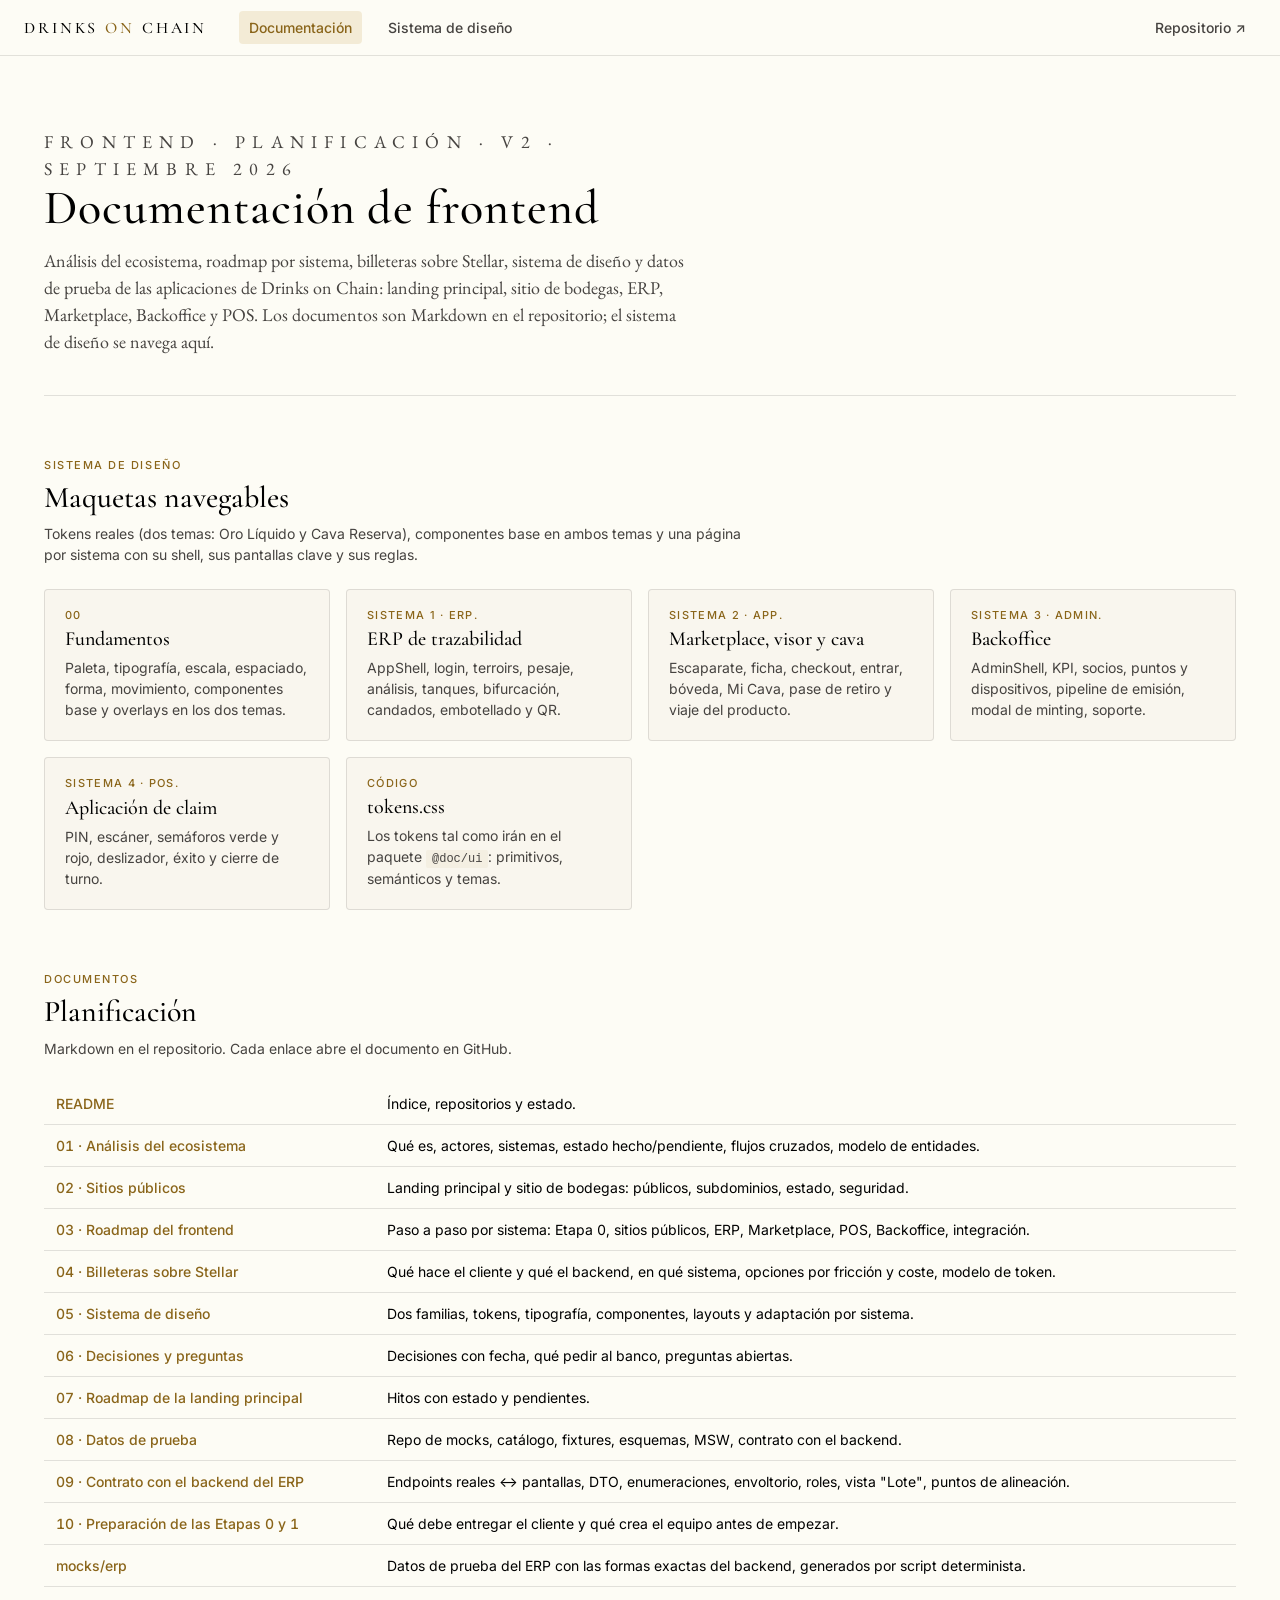
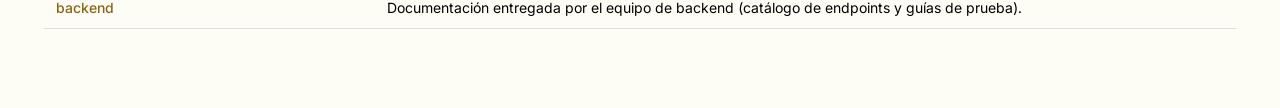
==== index.html @ b652b59e "feat(site): portada index.html y publicación en GitHub Pages Portada que enlaza las maquetas del sis" ====
<!doctype html>
<html lang="es" data-theme="oro">
<head>
<meta charset="utf-8">
<meta name="viewport" content="width=device-width, initial-scale=1">
<title>Drinks on Chain · Documentación de frontend</title>
<meta name="description" content="Planificación del frontend del ecosistema Drinks on Chain: análisis, roadmap, billeteras Stellar, sistema de diseño y datos de prueba.">
<link rel="stylesheet" href="design-system/tokens.css">
<link rel="stylesheet" href="design-system/ui.css">
<link rel="stylesheet" href="design-system/showcase.css">
<style>
  .cards { display: grid; grid-template-columns: repeat(auto-fill, minmax(260px, 1fr)); gap: var(--doc-space-4); }
  .cards a { display: grid; gap: 6px; padding: var(--doc-space-5); border: 1px solid var(--doc-border); border-radius: var(--doc-radius-md); background: var(--doc-bg-raised); color: inherit; text-decoration: none; transition: border-color var(--doc-dur-state); }
  .cards a:hover { border-color: var(--doc-accent); }
  .cards a strong { font: 500 var(--doc-text-xl)/1.2 var(--doc-font-display); }
  .cards a span { font-size: var(--doc-text-sm); color: var(--doc-fg-muted); }
  .cards a small { font: 500 var(--doc-text-2xs)/1 var(--doc-font-ui); letter-spacing: .12em; text-transform: uppercase; color: var(--doc-accent-text); }
  .docs { width: 100%; border-collapse: collapse; font-size: var(--doc-text-sm); }
  .docs td { padding: 10px 12px; border-bottom: 1px solid var(--doc-border); vertical-align: top; }
  .docs td:first-child { white-space: nowrap; font-weight: 500; }
  .docs a { color: var(--doc-accent-text); text-decoration: none; }
  .docs a:hover { text-decoration: underline; text-underline-offset: 3px; }
</style>
</head>
<body class="doc-ui">
<nav class="sc-nav">
  <span class="doc-wordmark">Drinks <em>on</em> Chain</span>
  <a href="index.html" aria-current="page">Documentación</a>
  <a href="design-system/00-fundamentos.html">Sistema de diseño</a>
  <span class="spacer"></span>
  <a href="https://github.com/BrianKGR01/drinks-on-chain-docsfront" rel="noopener">Repositorio ↗</a>
</nav>

<main class="sc-page">
  <header class="sc-hero">
    <p class="doc-eyebrow">Frontend · planificación · v2 · septiembre 2026</p>
    <h1>Documentación de frontend</h1>
    <p>Análisis del ecosistema, roadmap por sistema, billeteras sobre Stellar, sistema de diseño y datos de prueba de las aplicaciones de Drinks on Chain: landing principal, sitio de bodegas, ERP, Marketplace, Backoffice y POS. Los documentos son Markdown en el repositorio; el sistema de diseño se navega aquí.</p>
  </header>

  <section class="sc-section">
    <h2><small>Sistema de diseño</small>Maquetas navegables</h2>
    <p class="lead">Tokens reales (dos temas: Oro Líquido y Cava Reserva), componentes base en ambos temas y una página por sistema con su shell, sus pantallas clave y sus reglas.</p>
    <div class="cards">
      <a href="design-system/00-fundamentos.html"><small>00</small><strong>Fundamentos</strong><span>Paleta, tipografía, escala, espaciado, forma, movimiento, componentes base y overlays en los dos temas.</span></a>
      <a href="design-system/01-erp.html"><small>Sistema 1 · erp.</small><strong>ERP de trazabilidad</strong><span>AppShell, login, terroirs, pesaje, análisis, tanques, bifurcación, candados, embotellado y QR.</span></a>
      <a href="design-system/02-marketplace.html"><small>Sistema 2 · app.</small><strong>Marketplace, visor y cava</strong><span>Escaparate, ficha, checkout, entrar, bóveda, Mi Cava, pase de retiro y viaje del producto.</span></a>
      <a href="design-system/03-backoffice.html"><small>Sistema 3 · admin.</small><strong>Backoffice</strong><span>AdminShell, KPI, socios, puntos y dispositivos, pipeline de emisión, modal de minting, soporte.</span></a>
      <a href="design-system/04-pos.html"><small>Sistema 4 · pos.</small><strong>Aplicación de claim</strong><span>PIN, escáner, semáforos verde y rojo, deslizador, éxito y cierre de turno.</span></a>
      <a href="design-system/tokens.css"><small>Código</small><strong>tokens.css</strong><span>Los tokens tal como irán en el paquete <code class="sc-code">@doc/ui</code>: primitivos, semánticos y temas.</span></a>
    </div>
  </section>

  <section class="sc-section">
    <h2><small>Documentos</small>Planificación</h2>
    <p class="lead">Markdown en el repositorio. Cada enlace abre el documento en GitHub.</p>
    <table class="docs">
      <tbody>
        <tr><td><a href="https://github.com/BrianKGR01/drinks-on-chain-docsfront/blob/main/README.md">README</a></td><td>Índice, repositorios y estado.</td></tr>
        <tr><td><a href="https://github.com/BrianKGR01/drinks-on-chain-docsfront/blob/main/01-analisis-ecosistema.md">01 · Análisis del ecosistema</a></td><td>Qué es, actores, sistemas, estado hecho/pendiente, flujos cruzados, modelo de entidades.</td></tr>
        <tr><td><a href="https://github.com/BrianKGR01/drinks-on-chain-docsfront/blob/main/02-plan-landing-ecosistema.md">02 · Sitios públicos</a></td><td>Landing principal y sitio de bodegas: públicos, subdominios, estado, seguridad.</td></tr>
        <tr><td><a href="https://github.com/BrianKGR01/drinks-on-chain-docsfront/blob/main/03-roadmap-frontend.md">03 · Roadmap del frontend</a></td><td>Paso a paso por sistema: Etapa 0, sitios públicos, ERP, Marketplace, POS, Backoffice, integración.</td></tr>
        <tr><td><a href="https://github.com/BrianKGR01/drinks-on-chain-docsfront/blob/main/04-billeteras-stellar.md">04 · Billeteras sobre Stellar</a></td><td>Qué hace el cliente y qué el backend, en qué sistema, opciones por fricción y coste, modelo de token.</td></tr>
        <tr><td><a href="https://github.com/BrianKGR01/drinks-on-chain-docsfront/blob/main/05-sistema-de-diseno.md">05 · Sistema de diseño</a></td><td>Dos familias, tokens, tipografía, componentes, layouts y adaptación por sistema.</td></tr>
        <tr><td><a href="https://github.com/BrianKGR01/drinks-on-chain-docsfront/blob/main/06-decisiones-y-preguntas.md">06 · Decisiones y preguntas</a></td><td>Decisiones con fecha, qué pedir al banco, preguntas abiertas.</td></tr>
        <tr><td><a href="https://github.com/BrianKGR01/drinks-on-chain-docsfront/blob/main/07-roadmap-landing-principal.md">07 · Roadmap de la landing principal</a></td><td>Hitos con estado y pendientes.</td></tr>
        <tr><td><a href="https://github.com/BrianKGR01/drinks-on-chain-docsfront/blob/main/08-datos-de-prueba.md">08 · Datos de prueba</a></td><td>Repo de mocks, catálogo, fixtures, esquemas, MSW, contrato con el backend.</td></tr>
        <tr><td><a href="https://github.com/BrianKGR01/drinks-on-chain-docsfront/blob/main/09-contrato-erp-backend.md">09 · Contrato con el backend del ERP</a></td><td>Endpoints reales ↔ pantallas, DTO, enumeraciones, envoltorio, roles, vista "Lote", puntos de alineación.</td></tr>
        <tr><td><a href="https://github.com/BrianKGR01/drinks-on-chain-docsfront/blob/main/10-preparacion-etapas-0-1.md">10 · Preparación de las Etapas 0 y 1</a></td><td>Qué debe entregar el cliente y qué crea el equipo antes de empezar.</td></tr>
        <tr><td><a href="https://github.com/BrianKGR01/drinks-on-chain-docsfront/tree/main/mocks/erp">mocks/erp</a></td><td>Datos de prueba del ERP con las formas exactas del backend, generados por script determinista.</td></tr>
        <tr><td><a href="https://github.com/BrianKGR01/drinks-on-chain-docsfront/tree/main/backend">backend</a></td><td>Documentación entregada por el equipo de backend (catálogo de endpoints y guías de prueba).</td></tr>
      </tbody>
    </table>
  </section>
</main>
</body>
</html>
---- design-system/tokens.css ----
/* ==========================================================================
   Drinks on Chain · Design tokens (@doc/ui)
   Tres capas: primitivos → semánticos (por tema) → componente.
   Temas: "oro" (Oro Líquido, claro, por defecto) y "cava" (Cava Reserva, oscuro).
   Se aplican con [data-theme="oro|cava"] en <html> o en cualquier contenedor.
   ========================================================================== */

@import url("https://fonts.googleapis.com/css2?family=Cormorant+Garamond:ital,wght@0,400;0,500;0,600;1,400;1,500&family=EB+Garamond:ital,wght@0,400;0,500;1,400&family=Inter:wght@400;500;600&display=swap");

:root {
  /* ---------- Primitivos: color ---------- */
  --doc-paper-0: #fdfcf5;
  --doc-paper-1: #f9f6ee;
  --doc-paper-2: #f4efe2;
  --doc-paper-3: #ece5d3;
  --doc-ink-0: #000000;
  --doc-ink-1: #464340;
  --doc-ink-2: #625e54;
  --doc-ink-3: #a0a095;
  --doc-gold-300: #d3a642;
  --doc-gold-500: #b8891f;
  --doc-gold-700: #8a651a;
  --doc-cava-0: #15120f;
  --doc-cava-1: #1c1814;
  --doc-cava-2: #241f1a;
  --doc-cava-3: #2e2823;
  --doc-cream-0: #f3eee2;
  --doc-cream-1: #c9c1b3;
  --doc-cream-2: #9a9184;
  --doc-green-600: #3f7d4a;
  --doc-green-300: #7fc48b;
  --doc-red-600: #b3402c;
  --doc-red-300: #e0705b;
  --doc-amber-600: #b07a1a;
  --doc-amber-300: #d9a441;
  --doc-blue-600: #3b5f8a;
  --doc-blue-300: #8fb0d9;

  /* ---------- Primitivos: tipografía ---------- */
  --doc-font-display: "Cormorant Garamond", Georgia, serif;
  --doc-font-text: "EB Garamond", "Times New Roman", serif;
  --doc-font-ui: "Inter", system-ui, -apple-system, "Segoe UI", sans-serif;

  --doc-text-2xs: 0.6875rem; /* 11 */
  --doc-text-xs: 0.75rem;    /* 12 */
  --doc-text-sm: 0.875rem;   /* 14 */
  --doc-text-md: 1rem;       /* 16 */
  --doc-text-lg: 1.125rem;   /* 18 */
  --doc-text-xl: 1.25rem;    /* 20 */
  --doc-text-2xl: 1.5rem;    /* 24 */
  --doc-text-3xl: 1.875rem;  /* 30 */
  --doc-text-4xl: 2.25rem;   /* 36 */
  --doc-text-5xl: 3rem;      /* 48 */
  --doc-text-6xl: 4rem;      /* 64 */
  --doc-text-7xl: 6rem;      /* 96 */

  --doc-leading-tight: 1.2;
  --doc-leading-normal: 1.5;
  --doc-leading-none: 1;
  --doc-tracking-display: 0.25em;
  --doc-tracking-ui: 0.4em;

  /* ---------- Primitivos: espacio ---------- */
  --doc-space-1: 4px;
  --doc-space-2: 8px;
  --doc-space-3: 12px;
  --doc-space-4: 16px;
  --doc-space-5: 20px;
  --doc-space-6: 24px;
  --doc-space-8: 32px;
  --doc-space-10: 40px;
  --doc-space-12: 48px;
  --doc-space-16: 64px;
  --doc-space-20: 80px;

  /* ---------- Forma ---------- */
  --doc-radius-none: 0;
  --doc-radius-sm: 2px;
  --doc-radius-md: 4px;
  --doc-radius-lg: 8px;
  --doc-radius-full: 999px;
  --doc-border-w: 1px;

  /* ---------- Elevación ---------- */
  --doc-shadow-overlay: 0 24px 64px -24px rgba(21, 18, 15, 0.45), 0 0 0 1px rgba(0, 0, 0, 0.06);
  --doc-shadow-paper-halo: 0 0 0 1px var(--doc-accent-soft), 0 0 18px 10px color-mix(in srgb, var(--doc-bg) 80%, transparent);

  /* ---------- Movimiento ---------- */
  --doc-ease-out: cubic-bezier(0.22, 1, 0.36, 1);
  --doc-ease-in-out: cubic-bezier(0.65, 0, 0.35, 1);
  --doc-dur-micro: 120ms;
  --doc-dur-state: 200ms;
  --doc-dur-transition: 320ms;
  --doc-dur-reveal: 600ms;

  /* ---------- Capas ---------- */
  --doc-z-sticky: 10;
  --doc-z-dropdown: 20;
  --doc-z-overlay: 30;
  --doc-z-modal: 40;
  --doc-z-toast: 50;

  /* ---------- Medidas de layout ---------- */
  --doc-sidebar-w: 264px;
  --doc-sidebar-w-collapsed: 72px;
  --doc-topbar-h: 56px;
  --doc-tabs-h: 64px;
  --doc-content-max: 1280px;
  --doc-content-max-wide: 1440px;
  --doc-store-max: 1200px;
  --doc-gutter: 24px;

  /* ---------- Objetivos táctiles ---------- */
  --doc-target-touch: 44px;
  --doc-target-plant: 56px;
  --doc-target-kiosk: 72px;
}

/* ==========================================================================
   Semánticos · Oro Líquido (claro)
   ========================================================================== */
:root,
[data-theme="oro"] {
  color-scheme: light;
  --doc-bg: var(--doc-paper-0);
  --doc-bg-raised: var(--doc-paper-1);
  --doc-bg-sunken: var(--doc-paper-2);
  --doc-bg-deep: var(--doc-paper-3);
  --doc-fg: var(--doc-ink-0);
  --doc-fg-muted: var(--doc-ink-1);
  --doc-fg-subtle: var(--doc-ink-2);
  --doc-border: rgba(0, 0, 0, 0.11);
  --doc-border-strong: var(--doc-ink-3);
  --doc-rule: rgba(0, 0, 0, 0.32);
  --doc-accent: var(--doc-gold-500);
  --doc-accent-fg: var(--doc-paper-0);
  --doc-accent-text: var(--doc-gold-700);
  --doc-accent-soft: rgba(184, 137, 31, 0.14);
  --doc-success: var(--doc-green-600);
  --doc-success-soft: rgba(63, 125, 74, 0.14);
  --doc-danger: var(--doc-red-600);
  --doc-danger-soft: rgba(179, 64, 44, 0.12);
  --doc-warning: var(--doc-amber-600);
  --doc-warning-soft: rgba(176, 122, 26, 0.14);
  --doc-info: var(--doc-blue-600);
  --doc-info-soft: rgba(59, 95, 138, 0.12);
  --doc-focus: var(--doc-gold-500);
  --doc-overlay: rgba(21, 18, 15, 0.55);
  --doc-on-status: var(--doc-paper-0);
}

/* ==========================================================================
   Semánticos · Cava Reserva (oscuro)
   ========================================================================== */
[data-theme="cava"] {
  color-scheme: dark;
  --doc-bg: var(--doc-cava-0);
  --doc-bg-raised: var(--doc-cava-1);
  --doc-bg-sunken: var(--doc-cava-2);
  --doc-bg-deep: var(--doc-cava-3);
  --doc-fg: var(--doc-cream-0);
  --doc-fg-muted: var(--doc-cream-1);
  --doc-fg-subtle: var(--doc-cream-2);
  --doc-border: rgba(255, 255, 255, 0.12);
  --doc-border-strong: #5a524a;
  --doc-rule: rgba(255, 255, 255, 0.32);
  --doc-accent: var(--doc-gold-300);
  --doc-accent-fg: var(--doc-cava-0);
  --doc-accent-text: #e6bf63;
  --doc-accent-soft: rgba(211, 166, 66, 0.18);
  --doc-success: var(--doc-green-300);
  --doc-success-soft: rgba(127, 196, 139, 0.16);
  --doc-danger: var(--doc-red-300);
  --doc-danger-soft: rgba(224, 112, 91, 0.16);
  --doc-warning: var(--doc-amber-300);
  --doc-warning-soft: rgba(217, 164, 65, 0.16);
  --doc-info: var(--doc-blue-300);
  --doc-info-soft: rgba(143, 176, 217, 0.16);
  --doc-focus: var(--doc-gold-300);
  --doc-overlay: rgba(0, 0, 0, 0.65);
  --doc-on-status: var(--doc-cava-0);
}

/* Reducción de movimiento respetada en todos los componentes */
@media (prefers-reduced-motion: reduce) {
  :root {
    --doc-dur-micro: 0ms;
    --doc-dur-state: 0ms;
    --doc-dur-transition: 0ms;
    --doc-dur-reveal: 0ms;
  }
}
---- design-system/ui.css ----
/* ==========================================================================
   Drinks on Chain · Componentes de referencia (@doc/ui)
   Estilos de muestra de los componentes base, editoriales y de layout.
   Consumen únicamente tokens semánticos de tokens.css.
   ========================================================================== */

*, *::before, *::after { box-sizing: border-box; }

/* ---------- Base tipográfica ---------- */
.doc-ui { font-family: var(--doc-font-ui); font-size: var(--doc-text-md); line-height: var(--doc-leading-normal); color: var(--doc-fg); background: var(--doc-bg); font-variant-numeric: tabular-nums; }
.doc-editorial { font-family: var(--doc-font-text); font-size: var(--doc-text-lg); line-height: 1.52; color: var(--doc-fg); background: var(--doc-bg); }
.doc-display { font-family: var(--doc-font-display); font-weight: 500; line-height: var(--doc-leading-tight); }
.doc-eyebrow { font-family: var(--doc-font-display); font-size: var(--doc-text-sm); letter-spacing: var(--doc-tracking-ui); text-transform: uppercase; color: var(--doc-fg-muted); }
.doc-label { font-family: var(--doc-font-ui); font-size: var(--doc-text-2xs); letter-spacing: 0.08em; text-transform: uppercase; color: var(--doc-fg-subtle); font-weight: 500; }
.doc-num { font-variant-numeric: tabular-nums; }
.doc-muted { color: var(--doc-fg-muted); }
.doc-subtle { color: var(--doc-fg-subtle); }
.doc-gold { color: var(--doc-accent-text); }
.doc-rule { height: 1px; background: var(--doc-border); border: 0; margin: var(--doc-space-4) 0; }
.doc-rule--strong { background: var(--doc-rule); }

:where(.doc-ui, .doc-editorial) :focus-visible { outline: 2px solid var(--doc-focus); outline-offset: 2px; }

/* ---------- Wordmark ---------- */
.doc-wordmark { font-family: var(--doc-font-display); font-weight: 500; letter-spacing: 0.18em; text-transform: uppercase; color: var(--doc-fg); white-space: nowrap; }
.doc-wordmark em { font-style: normal; color: var(--doc-accent-text); }

/* ---------- Button ---------- */
.doc-btn { display: inline-flex; align-items: center; justify-content: center; gap: var(--doc-space-2); min-height: 40px; padding: 0 var(--doc-space-4); border: var(--doc-border-w) solid transparent; border-radius: var(--doc-radius-md); font: 500 var(--doc-text-sm)/1 var(--doc-font-ui); letter-spacing: 0.01em; cursor: pointer; white-space: nowrap; transition: background var(--doc-dur-state) var(--doc-ease-out), color var(--doc-dur-state), border-color var(--doc-dur-state), transform var(--doc-dur-micro); text-decoration: none; }
.doc-btn:active { transform: translateY(1px); }
.doc-btn--primary { background: var(--doc-accent); color: var(--doc-accent-fg); border-color: var(--doc-accent); }
.doc-btn--primary:hover { background: var(--doc-accent-text); border-color: var(--doc-accent-text); }
.doc-btn--secondary { background: transparent; color: var(--doc-fg); border-color: var(--doc-border-strong); }
.doc-btn--secondary:hover { background: var(--doc-bg-sunken); }
.doc-btn--tertiary { background: transparent; color: var(--doc-accent-text); padding-inline: var(--doc-space-2); }
.doc-btn--tertiary:hover { text-decoration: underline; text-underline-offset: 3px; }
.doc-btn--danger { background: var(--doc-danger); color: var(--doc-on-status); border-color: var(--doc-danger); }
.doc-btn--success { background: var(--doc-success); color: var(--doc-on-status); border-color: var(--doc-success); }
.doc-btn--sm { min-height: 32px; padding-inline: var(--doc-space-3); font-size: var(--doc-text-xs); }
.doc-btn--lg { min-height: 48px; padding-inline: var(--doc-space-6); font-size: var(--doc-text-md); }
.doc-btn--xl { min-height: var(--doc-target-plant); padding-inline: var(--doc-space-8); font-size: var(--doc-text-lg); }
.doc-btn--kiosk { min-height: var(--doc-target-kiosk); padding-inline: var(--doc-space-10); font-size: var(--doc-text-2xl); border-radius: var(--doc-radius-lg); }
.doc-btn--block { width: 100%; }
.doc-btn[disabled], .doc-btn[aria-disabled="true"] { opacity: 0.45; cursor: not-allowed; }
.doc-btn--loading::before { content: ""; width: 14px; height: 14px; border: 2px solid currentColor; border-right-color: transparent; border-radius: 50%; animation: doc-spin 0.8s linear infinite; }
@keyframes doc-spin { to { transform: rotate(360deg); } }
.doc-iconbtn { display: inline-grid; place-items: center; width: 40px; height: 40px; border-radius: var(--doc-radius-md); border: var(--doc-border-w) solid transparent; background: transparent; color: var(--doc-fg-muted); cursor: pointer; }
.doc-iconbtn:hover { background: var(--doc-bg-sunken); color: var(--doc-fg); }

/* Enlace editorial con subrayado animado (heredado de las landings) */
.doc-textlink { position: relative; display: inline-block; color: inherit; text-decoration: none; font-family: var(--doc-font-display); letter-spacing: 0.1em; }
.doc-textlink::after { content: ""; display: block; height: 1px; background: currentColor; transform: scaleX(0); transform-origin: 0 50%; transition: transform var(--doc-dur-reveal) var(--doc-ease-out); }
.doc-textlink:hover::after, .doc-textlink[aria-current="true"]::after { transform: scaleX(1); }
.doc-textlink[aria-current="true"] { color: var(--doc-accent-text); }

/* ---------- Field / Input ---------- */
.doc-field { display: grid; gap: var(--doc-space-1); }
.doc-field > label { font: 500 var(--doc-text-sm)/1.3 var(--doc-font-ui); color: var(--doc-fg); }
.doc-field > label .req { color: var(--doc-danger); margin-left: 2px; }
.doc-field .help { font-size: var(--doc-text-xs); color: var(--doc-fg-subtle); }
.doc-field .error { font-size: var(--doc-text-xs); color: var(--doc-danger); }
.doc-input, .doc-select, .doc-textarea { width: 100%; min-height: 40px; padding: 0 var(--doc-space-3); background: var(--doc-bg-raised); color: var(--doc-fg); border: var(--doc-border-w) solid var(--doc-border-strong); border-radius: var(--doc-radius-md); font: 400 var(--doc-text-md)/1.2 var(--doc-font-ui); transition: border-color var(--doc-dur-state); }
.doc-textarea { min-height: 96px; padding: var(--doc-space-3); resize: vertical; }
.doc-input:focus, .doc-select:focus, .doc-textarea:focus { border-color: var(--doc-accent); outline: 2px solid var(--doc-focus); outline-offset: 1px; }
.doc-input[aria-invalid="true"] { border-color: var(--doc-danger); }
.doc-input--lg { min-height: var(--doc-target-plant); font-size: var(--doc-text-lg); }
.doc-input--numeric { text-align: right; font-variant-numeric: tabular-nums; }
.doc-input--giant { min-height: 112px; font-size: var(--doc-text-6xl); font-weight: 500; text-align: right; padding-inline: var(--doc-space-6); letter-spacing: 0.02em; background: var(--doc-bg-sunken); }
.doc-inputgroup { display: flex; align-items: stretch; }
.doc-inputgroup .doc-input { border-radius: var(--doc-radius-md) 0 0 var(--doc-radius-md); }
.doc-inputgroup .addon { display: grid; place-items: center; padding: 0 var(--doc-space-4); background: var(--doc-bg-deep); border: var(--doc-border-w) solid var(--doc-border-strong); border-left: 0; border-radius: 0 var(--doc-radius-md) var(--doc-radius-md) 0; color: var(--doc-fg-muted); font-size: var(--doc-text-sm); font-weight: 500; }
.doc-inputgroup .doc-input--giant + .addon { font-size: var(--doc-text-2xl); }
.doc-check { display: inline-flex; align-items: center; gap: var(--doc-space-2); font-size: var(--doc-text-sm); cursor: pointer; }
.doc-check input { width: 18px; height: 18px; accent-color: var(--doc-accent); }
.doc-switch { position: relative; display: inline-block; width: 40px; height: 22px; border-radius: var(--doc-radius-full); background: var(--doc-border-strong); vertical-align: middle; }
.doc-switch::after { content: ""; position: absolute; top: 3px; left: 3px; width: 16px; height: 16px; border-radius: 50%; background: var(--doc-bg); transition: transform var(--doc-dur-state) var(--doc-ease-out); }
.doc-switch[aria-checked="true"] { background: var(--doc-accent); }
.doc-switch[aria-checked="true"]::after { transform: translateX(18px); }

/* ---------- Badge / Tag / Pill ---------- */
.doc-badge { display: inline-flex; align-items: center; gap: 6px; height: 22px; padding: 0 8px; border-radius: var(--doc-radius-sm); font: 500 var(--doc-text-xs)/1 var(--doc-font-ui); letter-spacing: 0.02em; background: var(--doc-bg-deep); color: var(--doc-fg-muted); white-space: nowrap; }
.doc-badge::before { content: ""; width: 6px; height: 6px; border-radius: 50%; background: currentColor; }
.doc-badge--success { background: var(--doc-success-soft); color: var(--doc-success); }
.doc-badge--danger { background: var(--doc-danger-soft); color: var(--doc-danger); }
.doc-badge--warning { background: var(--doc-warning-soft); color: var(--doc-warning); }
.doc-badge--info { background: var(--doc-info-soft); color: var(--doc-info); }
.doc-badge--accent { background: var(--doc-accent-soft); color: var(--doc-accent-text); }
.doc-badge--strong.doc-badge--success { background: var(--doc-success); color: var(--doc-on-status); }
.doc-badge--strong.doc-badge--danger { background: var(--doc-danger); color: var(--doc-on-status); }
.doc-badge--strong.doc-badge--accent { background: var(--doc-accent); color: var(--doc-accent-fg); }
.doc-badge--nodot::before { display: none; }
.doc-tag { display: inline-flex; align-items: center; height: 24px; padding: 0 10px; border: var(--doc-border-w) solid var(--doc-border); border-radius: var(--doc-radius-sm); font: 400 var(--doc-text-xs)/1 var(--doc-font-ui); color: var(--doc-fg-muted); }
.doc-pill { display: inline-flex; align-items: center; height: 32px; padding: 0 14px; border: var(--doc-border-w) solid var(--doc-border-strong); border-radius: var(--doc-radius-full); background: transparent; color: var(--doc-fg-muted); font: 500 var(--doc-text-sm)/1 var(--doc-font-ui); cursor: pointer; }
.doc-pill[aria-pressed="true"] { background: var(--doc-fg); color: var(--doc-bg); border-color: var(--doc-fg); }
.doc-pills { display: flex; flex-wrap: wrap; gap: var(--doc-space-2); }

/* ---------- Card / Stat / KeyValue ---------- */
.doc-card { background: var(--doc-bg-raised); border: var(--doc-border-w) solid var(--doc-border); border-radius: var(--doc-radius-md); padding: var(--doc-space-5); }
.doc-card--lg { border-radius: var(--doc-radius-lg); }
.doc-card--flat { background: transparent; }
.doc-card--selected { border-color: var(--doc-accent); box-shadow: inset 0 0 0 1px var(--doc-accent); }
.doc-card h3, .doc-card h4 { margin: 0; }
.doc-stat { display: grid; gap: var(--doc-space-1); }
.doc-stat .doc-label { margin-bottom: 2px; }
.doc-stat .value { font: 500 var(--doc-text-4xl)/1 var(--doc-font-display); color: var(--doc-fg); }
.doc-stat .delta { font-size: var(--doc-text-xs); color: var(--doc-fg-subtle); }
.doc-stat .delta.up { color: var(--doc-success); }
.doc-stat .delta.down { color: var(--doc-danger); }
.doc-kv { display: grid; grid-template-columns: max-content 1fr; gap: var(--doc-space-2) var(--doc-space-6); font-size: var(--doc-text-sm); margin: 0; }
.doc-kv dt { color: var(--doc-fg-subtle); }
.doc-kv dd { margin: 0; color: var(--doc-fg); font-weight: 500; }

/* ---------- Table ---------- */
.doc-table { width: 100%; border-collapse: collapse; font-size: var(--doc-text-sm); }
.doc-table th { text-align: left; font: 500 var(--doc-text-2xs)/1.2 var(--doc-font-ui); letter-spacing: 0.08em; text-transform: uppercase; color: var(--doc-fg-subtle); padding: 10px 12px; border-bottom: var(--doc-border-w) solid var(--doc-border-strong); background: var(--doc-bg-sunken); position: sticky; top: 0; }
.doc-table td { padding: 12px; border-bottom: var(--doc-border-w) solid var(--doc-border); vertical-align: middle; }
.doc-table tr:hover td { background: var(--doc-bg-raised); }
.doc-table tr[aria-selected="true"] td { background: var(--doc-accent-soft); }
.doc-table .num { text-align: right; font-variant-numeric: tabular-nums; }
.doc-table--compact td { padding: 7px 12px; font-size: var(--doc-text-sm); }
.doc-table--compact th { padding: 8px 12px; }
.doc-table--receipt { font-family: ui-monospace, "SF Mono", Menlo, Consolas, monospace; font-size: var(--doc-text-xl); }
.doc-table--receipt td { padding: 14px 8px; border-bottom: 1px dashed var(--doc-border-strong); }

/* ---------- Tabs / Breadcrumbs / Pagination / Stepper ---------- */
.doc-tabs { display: flex; gap: var(--doc-space-6); border-bottom: var(--doc-border-w) solid var(--doc-border); }
.doc-tabs button { padding: 12px 0; border: 0; background: none; font: 500 var(--doc-text-sm)/1 var(--doc-font-ui); color: var(--doc-fg-subtle); cursor: pointer; border-bottom: 2px solid transparent; margin-bottom: -1px; }
.doc-tabs button[aria-selected="true"] { color: var(--doc-fg); border-bottom-color: var(--doc-accent); }
.doc-crumbs { display: flex; align-items: center; gap: 8px; font-size: var(--doc-text-sm); color: var(--doc-fg-subtle); margin: 0; padding: 0; list-style: none; }
.doc-crumbs li + li::before { content: "/"; margin-right: 8px; color: var(--doc-border-strong); }
.doc-crumbs [aria-current="page"] { color: var(--doc-fg); font-weight: 500; }
.doc-pagination { display: flex; align-items: center; gap: var(--doc-space-2); font-size: var(--doc-text-sm); color: var(--doc-fg-subtle); }
.doc-pagination button { min-width: 32px; height: 32px; border: var(--doc-border-w) solid var(--doc-border); background: transparent; border-radius: var(--doc-radius-md); color: var(--doc-fg-muted); cursor: pointer; }
.doc-pagination button[aria-current="page"] { background: var(--doc-fg); color: var(--doc-bg); border-color: var(--doc-fg); }
.doc-stepper { display: flex; gap: var(--doc-space-4); list-style: none; margin: 0; padding: 0; font-size: var(--doc-text-sm); }
.doc-stepper li { display: flex; align-items: center; gap: 8px; color: var(--doc-fg-subtle); }
.doc-stepper li::before { content: attr(data-step); display: grid; place-items: center; width: 24px; height: 24px; border-radius: 50%; border: var(--doc-border-w) solid var(--doc-border-strong); font-size: var(--doc-text-xs); }
.doc-stepper li[aria-current="step"] { color: var(--doc-fg); font-weight: 500; }
.doc-stepper li[aria-current="step"]::before { background: var(--doc-accent); border-color: var(--doc-accent); color: var(--doc-accent-fg); }
.doc-stepper li.done::before { content: "✓"; background: var(--doc-fg); border-color: var(--doc-fg); color: var(--doc-bg); }

/* ---------- Alert / Toast / Empty / Skeleton / Progress ---------- */
.doc-alert { display: flex; gap: var(--doc-space-3); padding: var(--doc-space-3) var(--doc-space-4); border-radius: var(--doc-radius-md); border: var(--doc-border-w) solid var(--doc-border); background: var(--doc-bg-raised); font-size: var(--doc-text-sm); }
.doc-alert strong { display: block; font-weight: 600; }
.doc-alert--success { border-color: var(--doc-success); background: var(--doc-success-soft); }
.doc-alert--danger { border-color: var(--doc-danger); background: var(--doc-danger-soft); }
.doc-alert--warning { border-color: var(--doc-warning); background: var(--doc-warning-soft); }
.doc-alert--info { border-color: var(--doc-info); background: var(--doc-info-soft); }
.doc-toast { display: inline-flex; align-items: center; gap: var(--doc-space-3); padding: 12px 16px; border-radius: var(--doc-radius-md); background: var(--doc-fg); color: var(--doc-bg); font-size: var(--doc-text-sm); box-shadow: var(--doc-shadow-overlay); }
.doc-toast .dot { width: 8px; height: 8px; border-radius: 50%; background: var(--doc-accent); }
.doc-empty { display: grid; place-items: center; text-align: center; gap: var(--doc-space-2); padding: var(--doc-space-12) var(--doc-space-6); border: 1px dashed var(--doc-border-strong); border-radius: var(--doc-radius-md); color: var(--doc-fg-muted); }
.doc-empty h4 { margin: 0; font: 500 var(--doc-text-xl)/1.2 var(--doc-font-display); color: var(--doc-fg); }
.doc-empty p { margin: 0; font-size: var(--doc-text-sm); max-width: 36ch; }
.doc-skeleton { display: block; height: 14px; border-radius: var(--doc-radius-sm); background: linear-gradient(90deg, var(--doc-bg-sunken), var(--doc-bg-deep), var(--doc-bg-sunken)); background-size: 200% 100%; animation: doc-shimmer 1.4s infinite; }
@keyframes doc-shimmer { to { background-position: -200% 0; } }
.doc-progress { height: 6px; border-radius: var(--doc-radius-full); background: var(--doc-bg-deep); overflow: hidden; }
.doc-progress > span { display: block; height: 100%; background: var(--doc-accent); }

/* ---------- Timeline ---------- */
.doc-timeline { list-style: none; margin: 0; padding: 0; display: grid; gap: 0; }
.doc-timeline li { position: relative; padding: 0 0 var(--doc-space-4) var(--doc-space-6); font-size: var(--doc-text-sm); }
.doc-timeline li::before { content: ""; position: absolute; left: 5px; top: 8px; bottom: -4px; width: 1px; background: var(--doc-border-strong); }
.doc-timeline li:last-child::before { display: none; }
.doc-timeline li::after { content: ""; position: absolute; left: 0; top: 4px; width: 11px; height: 11px; border-radius: 50%; border: 2px solid var(--doc-border-strong); background: var(--doc-bg); }
.doc-timeline li.done::after { background: var(--doc-fg); border-color: var(--doc-fg); }
.doc-timeline li.current::after { background: var(--doc-accent); border-color: var(--doc-accent); }
.doc-timeline .when { display: block; color: var(--doc-fg-subtle); font-size: var(--doc-text-xs); }

/* ---------- Overlays (representados estáticamente) ---------- */
.doc-overlay-stage { position: relative; overflow: hidden; background: var(--doc-overlay); border-radius: var(--doc-radius-md); }
.doc-modal { background: var(--doc-bg); color: var(--doc-fg); border-radius: var(--doc-radius-lg); box-shadow: var(--doc-shadow-overlay); display: grid; grid-template-rows: auto 1fr auto; }
.doc-modal > header, .doc-slideover > header, .doc-sheet > header { display: flex; align-items: center; justify-content: space-between; padding: var(--doc-space-4) var(--doc-space-6); border-bottom: var(--doc-border-w) solid var(--doc-border); }
.doc-modal > header h3, .doc-slideover > header h3, .doc-sheet > header h3 { margin: 0; font: 500 var(--doc-text-xl)/1.2 var(--doc-font-display); }
.doc-modal > .body, .doc-slideover > .body, .doc-sheet > .body { padding: var(--doc-space-6); overflow: auto; }
.doc-modal > footer, .doc-slideover > footer, .doc-sheet > footer { display: flex; justify-content: flex-end; gap: var(--doc-space-2); padding: var(--doc-space-4) var(--doc-space-6); border-top: var(--doc-border-w) solid var(--doc-border); background: var(--doc-bg-raised); }
.doc-slideover { position: absolute; top: 0; right: 0; bottom: 0; width: min(440px, 100%); background: var(--doc-bg); color: var(--doc-fg); box-shadow: var(--doc-shadow-overlay); display: grid; grid-template-rows: auto 1fr auto; }
.doc-sheet { position: absolute; left: 0; right: 0; bottom: 0; background: var(--doc-bg); color: var(--doc-fg); border-radius: var(--doc-radius-lg) var(--doc-radius-lg) 0 0; box-shadow: var(--doc-shadow-overlay); display: grid; grid-template-rows: auto 1fr auto; }
.doc-sheet::before { content: ""; position: absolute; top: 8px; left: 50%; width: 40px; height: 4px; margin-left: -20px; border-radius: 2px; background: var(--doc-border-strong); }

/* ---------- Editorial ---------- */
.doc-smallheading { font-family: var(--doc-font-display); font-size: 0.875rem; line-height: 2.5; letter-spacing: 0.4em; text-transform: uppercase; text-align: center; color: var(--doc-fg-muted); }
.doc-headingsep { display: block; width: 1px; height: 2.5rem; margin: 1rem auto; background: var(--doc-rule); }
.doc-textheading { color: var(--doc-accent-text); font-family: var(--doc-font-display); font-weight: 500; font-size: var(--doc-text-4xl); line-height: 1.25; letter-spacing: 0.12em; text-align: center; }
.doc-prose { font-family: var(--doc-font-text); font-size: var(--doc-text-lg); line-height: 1.52; color: var(--doc-fg); max-width: 62ch; }
.doc-prose p + p { margin-top: 1.4em; }
.doc-inkphoto { position: relative; display: block; overflow: hidden; border: var(--doc-border-w) solid var(--doc-border); background: var(--doc-bg-sunken); }
.doc-inkphoto > .art { aspect-ratio: 3/4; background: repeating-linear-gradient(135deg, var(--doc-bg-deep) 0 2px, transparent 2px 9px), linear-gradient(180deg, var(--doc-bg-sunken), var(--doc-bg-deep)); mix-blend-mode: multiply; }
.doc-inkphoto > .credit { position: absolute; right: 6px; bottom: 4px; font: 400 10px/1 var(--doc-font-ui); color: var(--doc-fg-subtle); letter-spacing: 0.05em; }

/* ---------- Bottle silhouette (ilustración a trazo) ---------- */
.doc-bottle { display: block; width: 100%; height: auto; stroke: var(--doc-fg-muted); fill: none; stroke-width: 1.2; }
.doc-bottle .gold { stroke: var(--doc-accent); }

/* ---------- Layout shells ---------- */
.doc-appshell { display: grid; grid-template-columns: var(--doc-sidebar-w) 1fr; grid-template-rows: var(--doc-topbar-h) 1fr; min-height: 560px; background: var(--doc-bg); color: var(--doc-fg); font-family: var(--doc-font-ui); border: var(--doc-border-w) solid var(--doc-border); }
.doc-appshell > .sidebar { grid-row: 1 / span 2; display: flex; flex-direction: column; border-right: var(--doc-border-w) solid var(--doc-border); background: var(--doc-bg-raised); padding: var(--doc-space-5) var(--doc-space-3); gap: var(--doc-space-4); }
.doc-appshell > .sidebar .doc-wordmark { font-size: var(--doc-text-lg); padding: 0 var(--doc-space-3) var(--doc-space-3); }
.doc-appshell > .sidebar nav { display: grid; gap: 2px; }
.doc-appshell > .sidebar nav a { display: flex; align-items: center; gap: 10px; min-height: 40px; padding: 0 var(--doc-space-3); border-radius: var(--doc-radius-md); color: var(--doc-fg-muted); font-size: var(--doc-text-sm); font-weight: 500; text-decoration: none; }
.doc-appshell > .sidebar nav a:hover { background: var(--doc-bg-sunken); color: var(--doc-fg); }
.doc-appshell > .sidebar nav a[aria-current="page"] { background: var(--doc-accent-soft); color: var(--doc-accent-text); box-shadow: inset 2px 0 0 var(--doc-accent); }
.doc-appshell > .sidebar nav .group { padding: var(--doc-space-4) var(--doc-space-3) var(--doc-space-1); }
.doc-appshell > .sidebar .user { margin-top: auto; display: flex; align-items: center; gap: 10px; padding: var(--doc-space-3); border-top: var(--doc-border-w) solid var(--doc-border); font-size: var(--doc-text-sm); }
.doc-appshell > .topbar { display: flex; align-items: center; justify-content: space-between; padding: 0 var(--doc-gutter); border-bottom: var(--doc-border-w) solid var(--doc-border); background: var(--doc-bg); }
.doc-appshell > .content { padding: var(--doc-space-6) var(--doc-gutter); overflow: auto; }
.doc-appshell > .content > h1 { margin: 0 0 var(--doc-space-5); font: 500 var(--doc-text-3xl)/1.15 var(--doc-font-display); }
.doc-appshell--admin > .sidebar { background: var(--doc-cava-1); color: var(--doc-cream-0); border-right-color: rgba(255,255,255,0.08); }
.doc-appshell--admin > .sidebar .doc-wordmark { color: var(--doc-cream-0); }
.doc-appshell--admin > .sidebar nav a { color: var(--doc-cream-1); }
.doc-appshell--admin > .sidebar nav a:hover { background: var(--doc-cava-2); color: var(--doc-cream-0); }
.doc-appshell--admin > .sidebar nav a[aria-current="page"] { background: rgba(211,166,66,0.18); color: #e6bf63; box-shadow: inset 2px 0 0 var(--doc-gold-300); }
.doc-appshell--admin > .sidebar .group { color: var(--doc-cream-2); }
.doc-appshell--admin > .sidebar .user { color: var(--doc-cream-1); border-top-color: rgba(255,255,255,0.08); }
.doc-appshell--collapsed { grid-template-columns: var(--doc-sidebar-w-collapsed) 1fr; }
.doc-avatar { display: inline-grid; place-items: center; width: 32px; height: 32px; border-radius: 50%; background: var(--doc-accent-soft); color: var(--doc-accent-text); font: 600 var(--doc-text-xs)/1 var(--doc-font-ui); }
.doc-search { display: flex; align-items: center; gap: 10px; min-width: 320px; height: 36px; padding: 0 12px; border: var(--doc-border-w) solid var(--doc-border-strong); border-radius: var(--doc-radius-md); background: var(--doc-bg-raised); color: var(--doc-fg-subtle); font-size: var(--doc-text-sm); }
.doc-search kbd { margin-left: auto; font: 500 var(--doc-text-2xs)/1 var(--doc-font-ui); padding: 3px 6px; border: var(--doc-border-w) solid var(--doc-border); border-radius: var(--doc-radius-sm); }

/* Store shell inside a phone frame */
.doc-phone { width: 375px; height: 760px; border-radius: 36px; border: 10px solid #1a1714; background: var(--doc-bg); color: var(--doc-fg); overflow: hidden; position: relative; box-shadow: var(--doc-shadow-overlay); display: grid; grid-template-rows: 44px 1fr var(--doc-tabs-h); flex: none; }
.doc-phone > .status { display: flex; align-items: center; justify-content: space-between; padding: 0 20px; font: 600 var(--doc-text-sm)/1 var(--doc-font-ui); }
.doc-phone > .screen { overflow: hidden; position: relative; }
.doc-phone > .tabs { display: grid; grid-template-columns: repeat(4, 1fr); border-top: var(--doc-border-w) solid var(--doc-border); background: var(--doc-bg-raised); }
.doc-phone > .tabs a { display: grid; place-items: center; gap: 4px; font: 500 var(--doc-text-2xs)/1 var(--doc-font-ui); color: var(--doc-fg-subtle); text-decoration: none; padding-top: 8px; }
.doc-phone > .tabs a svg { width: 22px; height: 22px; stroke: currentColor; fill: none; stroke-width: 1.5; }
.doc-phone > .tabs a[aria-current="page"] { color: var(--doc-accent-text); }
.doc-phone--noTabs { grid-template-rows: 44px 1fr; }
.doc-storehead { display: flex; align-items: center; justify-content: space-between; padding: 8px 20px; }
.doc-storehead .doc-wordmark { font-size: var(--doc-text-md); }

/* Kiosk shell inside a landscape tablet frame */
.doc-tablet { width: 100%; max-width: 1024px; aspect-ratio: 1024 / 700; border-radius: 22px; border: 12px solid #1a1714; overflow: hidden; position: relative; background: var(--doc-bg); color: var(--doc-fg); box-shadow: var(--doc-shadow-overlay); display: grid; grid-template-rows: 36px 1fr; font-family: var(--doc-font-ui); }
.doc-tablet > .status { display: flex; align-items: center; justify-content: space-between; padding: 0 24px; font: 500 var(--doc-text-sm)/1 var(--doc-font-ui); color: var(--doc-fg-subtle); border-bottom: var(--doc-border-w) solid var(--doc-border); }
.doc-tablet > .screen { position: relative; overflow: hidden; display: grid; }
.doc-tablet--auto { aspect-ratio: auto; min-height: 700px; }

/* ---------- Componentes específicos compartidos ---------- */
/* PinPad */
.doc-pinpad { display: grid; grid-template-columns: repeat(3, 96px); gap: 14px; }
.doc-pinpad button { height: 96px; border-radius: var(--doc-radius-lg); border: var(--doc-border-w) solid var(--doc-border-strong); background: var(--doc-bg-raised); color: var(--doc-fg); font: 500 var(--doc-text-4xl)/1 var(--doc-font-ui); cursor: pointer; }
.doc-pinpad button:active { background: var(--doc-accent-soft); }
.doc-pindots { display: flex; gap: 18px; justify-content: center; }
.doc-pindots span { width: 18px; height: 18px; border-radius: 50%; border: 2px solid var(--doc-border-strong); }
.doc-pindots span.on { background: var(--doc-accent); border-color: var(--doc-accent); }

/* Scanner viewport */
.doc-scanner { position: relative; background: radial-gradient(ellipse at center, #3a3128 0%, #14110e 70%); display: grid; place-items: center; }
.doc-scanner .reticle { width: 46%; aspect-ratio: 1; position: relative; }
.doc-scanner .reticle::before, .doc-scanner .reticle::after, .doc-scanner .reticle i::before, .doc-scanner .reticle i::after { content: ""; position: absolute; width: 56px; height: 56px; border: 4px solid var(--doc-gold-300); }
.doc-scanner .reticle::before { top: 0; left: 0; border-right: 0; border-bottom: 0; }
.doc-scanner .reticle::after { top: 0; right: 0; border-left: 0; border-bottom: 0; }
.doc-scanner .reticle i::before { bottom: 0; left: 0; border-right: 0; border-top: 0; }
.doc-scanner .reticle i::after { bottom: 0; right: 0; border-left: 0; border-top: 0; }
.doc-scanner .hint { position: absolute; top: 24px; left: 0; right: 0; text-align: center; color: var(--doc-cream-1); font-size: var(--doc-text-xl); }
.doc-scanner .torch { position: absolute; top: 20px; right: 24px; width: 72px; height: 72px; border-radius: 50%; border: 2px solid var(--doc-cream-1); display: grid; place-items: center; color: var(--doc-cream-0); font-size: var(--doc-text-sm); }
.doc-scanner .secondary { position: absolute; left: 0; right: 0; bottom: 24px; display: flex; justify-content: center; }

/* Traffic light overlay */
.doc-traffic { position: absolute; inset: 0; display: grid; grid-template-rows: 1fr auto; padding: 32px 48px; color: var(--doc-cream-0); border: 16px solid transparent; }
.doc-traffic--green { background: #1f4a2a; border-color: var(--doc-green-300); }
.doc-traffic--red { background: #5a1f17; border-color: var(--doc-red-300); }
.doc-traffic .headline { font: 700 var(--doc-text-6xl)/1 var(--doc-font-ui); letter-spacing: -0.01em; text-transform: uppercase; }
.doc-traffic .sub { font-size: var(--doc-text-2xl); color: var(--doc-cream-1); margin-top: 12px; }
.doc-traffic .icon { font-size: var(--doc-text-7xl); line-height: 1; }

/* Swipe to confirm */
.doc-swipe { position: relative; height: var(--doc-target-kiosk); border-radius: var(--doc-radius-full); background: rgba(0,0,0,0.35); border: 2px solid var(--doc-green-300); display: grid; place-items: center; color: var(--doc-cream-0); font: 600 var(--doc-text-xl)/1 var(--doc-font-ui); letter-spacing: 0.04em; }
.doc-swipe .knob { position: absolute; left: 4px; top: 4px; bottom: 4px; width: calc(var(--doc-target-kiosk) - 12px); border-radius: 50%; background: var(--doc-green-300); color: #0e2a16; display: grid; place-items: center; font-size: var(--doc-text-2xl); }

/* Countdown lock */
.doc-lock { display: flex; align-items: center; gap: var(--doc-space-4); padding: var(--doc-space-4); border-radius: var(--doc-radius-md); background: var(--doc-warning-soft); border: var(--doc-border-w) solid var(--doc-warning); }
.doc-lock .days { font: 500 var(--doc-text-5xl)/1 var(--doc-font-display); color: var(--doc-warning); }
.doc-lock .meta { font-size: var(--doc-text-sm); color: var(--doc-fg-muted); }
.doc-lock .meta strong { display: block; color: var(--doc-fg); font-weight: 600; }

/* Tank grid */
.doc-tanks { display: grid; grid-template-columns: repeat(auto-fill, minmax(150px, 1fr)); gap: var(--doc-space-3); }
.doc-tank { padding: var(--doc-space-3); border: var(--doc-border-w) solid var(--doc-border); border-radius: var(--doc-radius-md); background: var(--doc-bg-raised); display: grid; gap: 6px; }
.doc-tank .id { font: 500 var(--doc-text-xs)/1 var(--doc-font-ui); color: var(--doc-fg-subtle); }
.doc-tank .gauge { height: 64px; border: var(--doc-border-w) solid var(--doc-border-strong); border-radius: var(--doc-radius-sm); position: relative; overflow: hidden; background: var(--doc-bg); }
.doc-tank .gauge > span { position: absolute; left: 0; right: 0; bottom: 0; background: var(--doc-accent-soft); }
.doc-tank .gauge.ferment > span { background: repeating-linear-gradient(45deg, var(--doc-accent-soft) 0 6px, transparent 6px 12px), var(--doc-accent-soft); }
.doc-tank .temp { font: 500 var(--doc-text-lg)/1 var(--doc-font-ui); }

/* Bottle card (Marketplace) */
.doc-bottlecard { display: grid; gap: 8px; text-decoration: none; color: inherit; }
.doc-bottlecard .art { aspect-ratio: 3/4; border: var(--doc-border-w) solid var(--doc-border); border-radius: var(--doc-radius-lg); background: var(--doc-bg-sunken); display: grid; place-items: center; padding: 18px; }
.doc-bottlecard .kind { font: 500 var(--doc-text-2xs)/1 var(--doc-font-ui); letter-spacing: 0.12em; text-transform: uppercase; color: var(--doc-fg-subtle); }
.doc-bottlecard .name { font: 500 var(--doc-text-lg)/1.2 var(--doc-font-display); }
.doc-bottlecard .meta { font: 400 var(--doc-text-xs)/1.3 var(--doc-font-text); color: var(--doc-fg-muted); }
.doc-price { font: 500 var(--doc-text-lg)/1 var(--doc-font-display); color: var(--doc-accent-text); }
.doc-price small { font: 400 var(--doc-text-xs)/1 var(--doc-font-ui); color: var(--doc-fg-subtle); margin-left: 4px; }
.doc-buybar { position: absolute; left: 0; right: 0; bottom: 0; display: flex; align-items: center; justify-content: space-between; gap: 12px; padding: 12px 20px; background: color-mix(in srgb, var(--doc-bg) 92%, transparent); border-top: var(--doc-border-w) solid var(--doc-border); backdrop-filter: blur(8px); }

/* Claim ticket */
.doc-ticket { margin: 0 auto; background: var(--doc-bg-raised); border: var(--doc-border-w) solid var(--doc-border); border-radius: var(--doc-radius-lg); overflow: hidden; }
.doc-ticket .top { padding: 16px 20px; display: grid; gap: 4px; }
.doc-ticket .qr { display: grid; place-items: center; padding: 20px; border-top: 1px dashed var(--doc-border-strong); border-bottom: 1px dashed var(--doc-border-strong); position: relative; background: var(--doc-bg); }
.doc-ticket .qr::before, .doc-ticket .qr::after { content: ""; position: absolute; top: -10px; width: 20px; height: 20px; border-radius: 50%; background: var(--doc-bg); }
.doc-ticket .qr::before { left: -10px; } .doc-ticket .qr::after { right: -10px; }
.doc-ticket .bottom { padding: 14px 20px; display: flex; justify-content: space-between; font-size: var(--doc-text-xs); color: var(--doc-fg-muted); }
.doc-qr { width: 168px; height: 168px; background:
  linear-gradient(90deg, var(--doc-fg) 2px, transparent 2px) 0 0 / 12px 12px,
  linear-gradient(var(--doc-fg) 2px, transparent 2px) 0 0 / 12px 12px,
  repeating-conic-gradient(var(--doc-fg) 0 25%, transparent 0 50%) 0 0 / 24px 24px; border: 8px solid var(--doc-bg); outline: var(--doc-border-w) solid var(--doc-border); }
.doc-qr--sm { width: 120px; height: 120px; }

/* Kanban */
.doc-kanban { display: grid; grid-template-columns: repeat(5, 1fr); gap: var(--doc-space-3); }
.doc-kanban .col { background: var(--doc-bg-sunken); border-radius: var(--doc-radius-md); padding: var(--doc-space-2); display: grid; gap: var(--doc-space-2); align-content: start; }
.doc-kanban .col > h4 { margin: 0; padding: 6px 8px; display: flex; justify-content: space-between; font: 500 var(--doc-text-2xs)/1 var(--doc-font-ui); letter-spacing: 0.08em; text-transform: uppercase; color: var(--doc-fg-subtle); }
.doc-kanban .item { background: var(--doc-bg-raised); border: var(--doc-border-w) solid var(--doc-border); border-radius: var(--doc-radius-md); padding: 10px; display: grid; gap: 4px; font-size: var(--doc-text-sm); }
.doc-kanban .item strong { font-weight: 600; }
.doc-kanban .item small { color: var(--doc-fg-subtle); font-size: var(--doc-text-xs); }

/* Tx status */
.doc-tx { display: inline-flex; align-items: center; gap: 8px; font-size: var(--doc-text-sm); }
.doc-tx code { font: 500 var(--doc-text-xs)/1 ui-monospace, Menlo, Consolas, monospace; color: var(--doc-fg-muted); }
---- design-system/showcase.css ----
/* Chrome de las páginas de muestra (no forma parte de @doc/ui) */
html { background: var(--doc-bg); color: var(--doc-fg); }
body { margin: 0; font-family: var(--doc-font-ui); font-size: var(--doc-text-md); line-height: 1.5; -webkit-font-smoothing: antialiased; }
.sc-nav { position: sticky; top: 0; z-index: 60; display: flex; align-items: center; gap: var(--doc-space-4); padding: 0 var(--doc-space-6); height: 56px; background: color-mix(in srgb, var(--doc-bg) 92%, transparent); backdrop-filter: blur(10px); border-bottom: 1px solid var(--doc-border); }
.sc-nav .doc-wordmark { font-size: var(--doc-text-md); margin-right: var(--doc-space-4); }
.sc-nav a { color: var(--doc-fg-muted); text-decoration: none; font-size: var(--doc-text-sm); font-weight: 500; padding: 6px 10px; border-radius: var(--doc-radius-md); }
.sc-nav a:hover { background: var(--doc-bg-sunken); color: var(--doc-fg); }
.sc-nav a[aria-current="page"] { color: var(--doc-accent-text); background: var(--doc-accent-soft); }
.sc-nav .spacer { flex: 1; }
.sc-page { max-width: 1240px; margin: 0 auto; padding: var(--doc-space-10) var(--doc-space-6) var(--doc-space-20); }
.sc-hero { padding: var(--doc-space-8) 0 var(--doc-space-10); border-bottom: 1px solid var(--doc-border); margin-bottom: var(--doc-space-10); }
.sc-hero h1 { margin: 0 0 var(--doc-space-3); font: 500 var(--doc-text-5xl)/1.1 var(--doc-font-display); letter-spacing: 0.02em; }
.sc-hero p { margin: 0; max-width: 72ch; font: 400 var(--doc-text-lg)/1.5 var(--doc-font-text); color: var(--doc-fg-muted); }
.sc-section { margin: var(--doc-space-16) 0 0; }
.sc-section > h2 { margin: 0 0 var(--doc-space-2); font: 500 var(--doc-text-3xl)/1.15 var(--doc-font-display); }
.sc-section > h2 small { display: block; font: 500 var(--doc-text-2xs)/1 var(--doc-font-ui); letter-spacing: 0.14em; text-transform: uppercase; color: var(--doc-accent-text); margin-bottom: 10px; }
.sc-section > .lead { margin: 0 0 var(--doc-space-6); max-width: 78ch; color: var(--doc-fg-muted); font-size: var(--doc-text-sm); }
.sc-grid { display: grid; gap: var(--doc-space-4); }
.sc-grid--2 { grid-template-columns: repeat(2, 1fr); }
.sc-grid--3 { grid-template-columns: repeat(3, 1fr); }
.sc-grid--4 { grid-template-columns: repeat(4, 1fr); }
.sc-grid--6 { grid-template-columns: repeat(6, 1fr); }
@media (max-width: 900px) { .sc-grid--3, .sc-grid--4, .sc-grid--6 { grid-template-columns: repeat(2, 1fr); } .sc-grid--2 { grid-template-columns: 1fr; } }
.sc-demo { position: relative; border: 1px solid var(--doc-border); border-radius: var(--doc-radius-md); padding: var(--doc-space-6); background: var(--doc-bg); }
.sc-demo--sunken { background: var(--doc-bg-sunken); }
.sc-demo > .sc-cap, .sc-cap { display: block; font: 500 var(--doc-text-2xs)/1 var(--doc-font-ui); letter-spacing: 0.12em; text-transform: uppercase; color: var(--doc-fg-subtle); margin-bottom: var(--doc-space-4); }
.sc-row { display: flex; flex-wrap: wrap; align-items: center; gap: var(--doc-space-3); }
.sc-stack { display: grid; gap: var(--doc-space-3); }
.sc-spec { width: 100%; border-collapse: collapse; font-size: var(--doc-text-sm); }
.sc-spec th, .sc-spec td { text-align: left; padding: 10px 12px; border-bottom: 1px solid var(--doc-border); vertical-align: top; }
.sc-spec th { font: 500 var(--doc-text-2xs)/1.2 var(--doc-font-ui); letter-spacing: 0.08em; text-transform: uppercase; color: var(--doc-fg-subtle); }
.sc-spec code, .sc-code { font: 500 var(--doc-text-xs)/1.4 ui-monospace, "SF Mono", Menlo, Consolas, monospace; background: var(--doc-bg-sunken); padding: 2px 6px; border-radius: var(--doc-radius-sm); color: var(--doc-fg-muted); }
.sc-swatch { border: 1px solid var(--doc-border); border-radius: var(--doc-radius-md); overflow: hidden; }
.sc-swatch .chip { height: 64px; }
.sc-swatch .meta { padding: 8px 10px; font-size: var(--doc-text-xs); display: grid; gap: 2px; }
.sc-swatch .meta strong { font-weight: 600; font-size: var(--doc-text-sm); }
.sc-swatch .meta code { font: 500 11px/1.2 ui-monospace, Menlo, Consolas, monospace; color: var(--doc-fg-subtle); }
.sc-note { padding: var(--doc-space-4) var(--doc-space-5); border-left: 2px solid var(--doc-accent); background: var(--doc-accent-soft); font-size: var(--doc-text-sm); color: var(--doc-fg); border-radius: 0 var(--doc-radius-md) var(--doc-radius-md) 0; }
.sc-note strong { font-weight: 600; }
.sc-themes { display: grid; grid-template-columns: 1fr 1fr; gap: var(--doc-space-4); }
.sc-themes > div { padding: var(--doc-space-6); border-radius: var(--doc-radius-md); border: 1px solid var(--doc-border); background: var(--doc-bg); color: var(--doc-fg); }
@media (max-width: 900px) { .sc-themes { grid-template-columns: 1fr; } }
.sc-type-row { display: grid; grid-template-columns: 120px 1fr 160px; align-items: baseline; gap: var(--doc-space-4); padding: 10px 0; border-bottom: 1px solid var(--doc-border); }
.sc-type-row .sc-code { justify-self: start; }
.sc-type-row .val { color: var(--doc-fg-subtle); font-size: var(--doc-text-xs); text-align: right; }
.sc-space { display: flex; align-items: flex-end; gap: var(--doc-space-3); }
.sc-space > div { display: grid; gap: 6px; justify-items: center; font-size: var(--doc-text-2xs); color: var(--doc-fg-subtle); }
.sc-space > div > span { display: block; background: var(--doc-accent-soft); border: 1px solid var(--doc-accent); }
.sc-frames { display: flex; gap: var(--doc-space-6); flex-wrap: wrap; justify-content: center; align-items: flex-start; }
.sc-fig { display: grid; gap: var(--doc-space-2); justify-items: center; }
.sc-fig figcaption { font-size: var(--doc-text-xs); color: var(--doc-fg-subtle); text-align: center; max-width: 34ch; }
.sc-dos { display: grid; grid-template-columns: 1fr 1fr; gap: var(--doc-space-4); }
.sc-dos > div { padding: var(--doc-space-4) var(--doc-space-5); border-radius: var(--doc-radius-md); border: 1px solid var(--doc-border); font-size: var(--doc-text-sm); }
.sc-dos h4 { margin: 0 0 8px; font: 600 var(--doc-text-xs)/1 var(--doc-font-ui); letter-spacing: 0.1em; text-transform: uppercase; }
.sc-dos .do h4 { color: var(--doc-success); } .sc-dos .dont h4 { color: var(--doc-danger); }
.sc-dos ul { margin: 0; padding-left: 18px; display: grid; gap: 6px; }
.sc-toggle { display: inline-flex; align-items: center; gap: 8px; height: 32px; padding: 0 12px; border: 1px solid var(--doc-border-strong); border-radius: var(--doc-radius-full); background: transparent; color: var(--doc-fg-muted); font: 500 var(--doc-text-xs)/1 var(--doc-font-ui); cursor: pointer; }
.sc-toggle:hover { background: var(--doc-bg-sunken); }
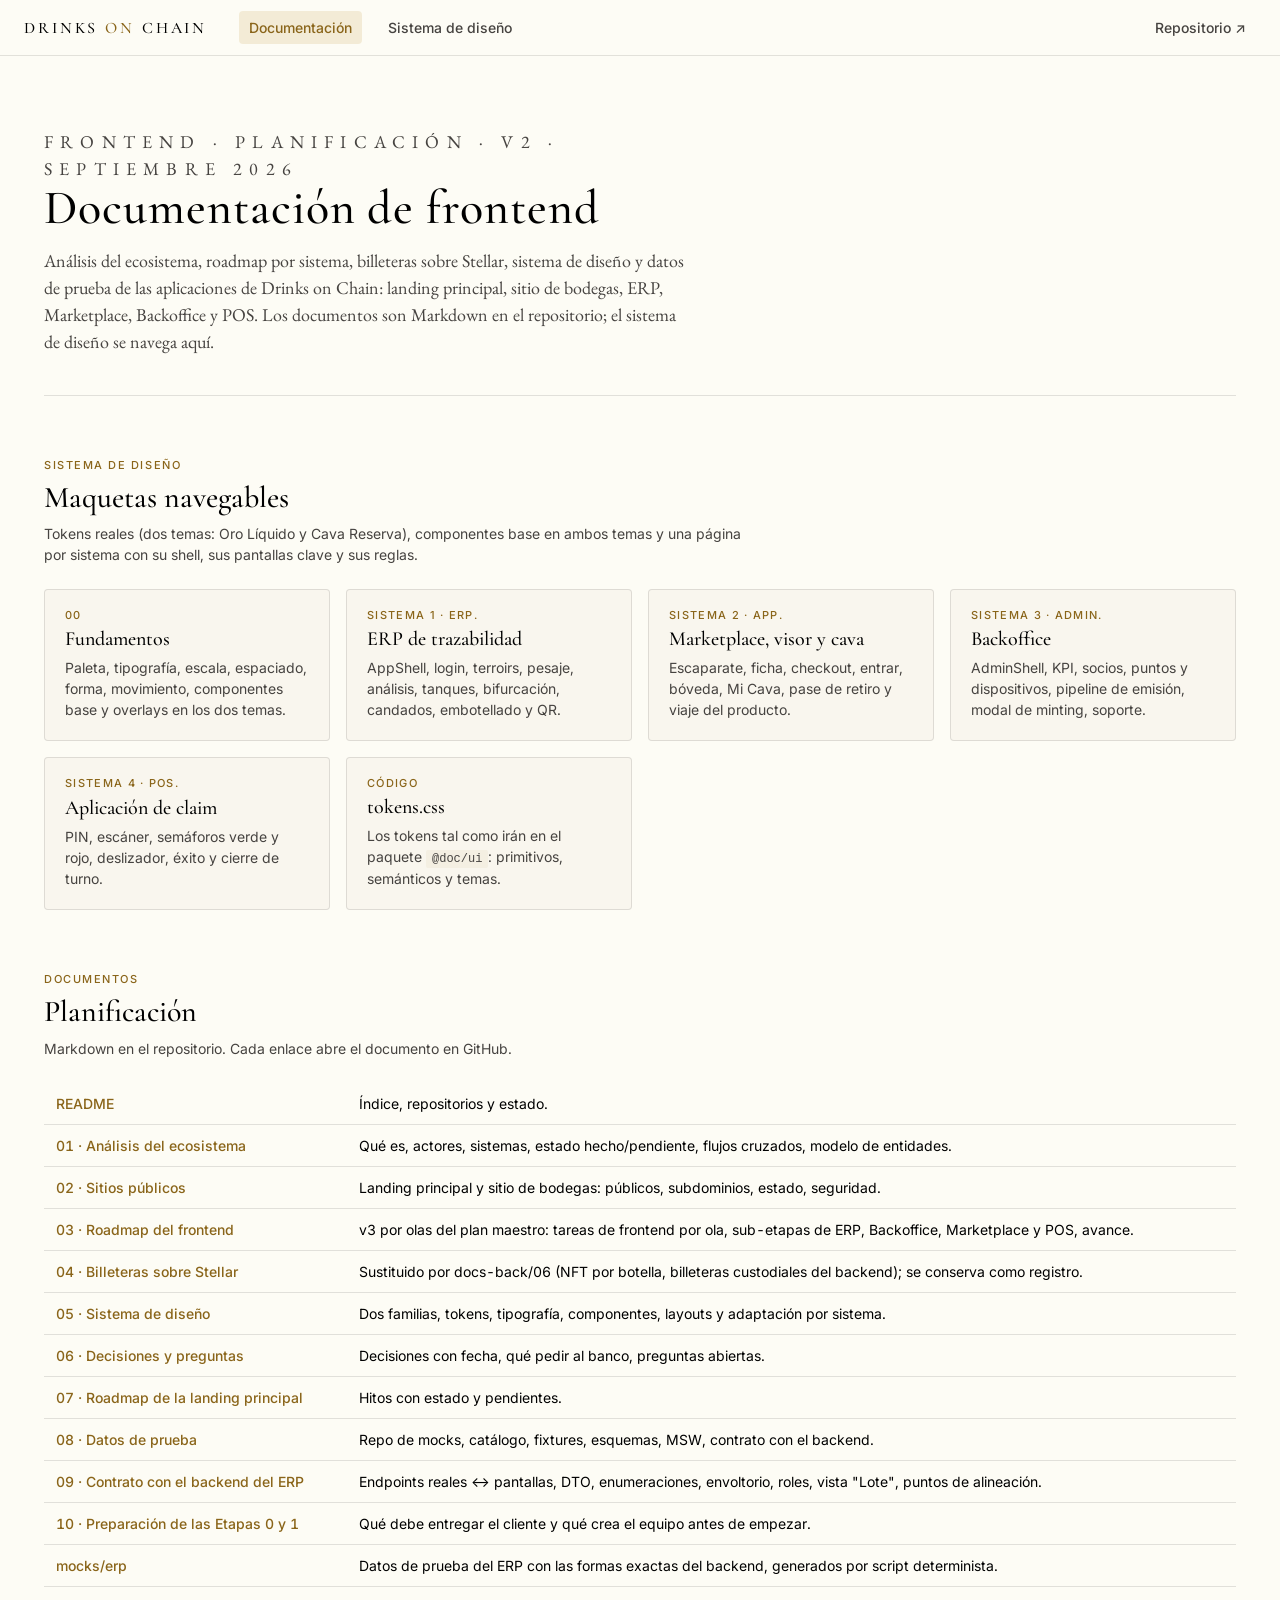
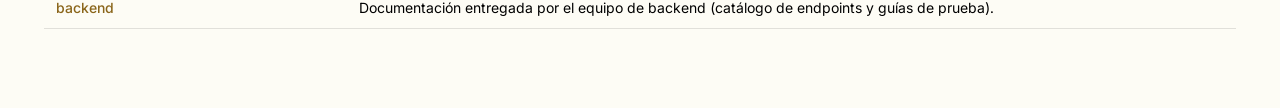
==== commit 94e7e00d: "docs: estado real del ecosistema, glosario y enlace al plan maestro 01 y README reflejan el estado d" ====
--- a/index.html
+++ b/index.html
@@ -59,8 +59,8 @@
         <tr><td><a href="https://github.com/BrianKGR01/drinks-on-chain-docsfront/blob/main/README.md">README</a></td><td>Índice, repositorios y estado.</td></tr>
         <tr><td><a href="https://github.com/BrianKGR01/drinks-on-chain-docsfront/blob/main/01-analisis-ecosistema.md">01 · Análisis del ecosistema</a></td><td>Qué es, actores, sistemas, estado hecho/pendiente, flujos cruzados, modelo de entidades.</td></tr>
         <tr><td><a href="https://github.com/BrianKGR01/drinks-on-chain-docsfront/blob/main/02-plan-landing-ecosistema.md">02 · Sitios públicos</a></td><td>Landing principal y sitio de bodegas: públicos, subdominios, estado, seguridad.</td></tr>
-        <tr><td><a href="https://github.com/BrianKGR01/drinks-on-chain-docsfront/blob/main/03-roadmap-frontend.md">03 · Roadmap del frontend</a></td><td>Paso a paso por sistema: Etapa 0, sitios públicos, ERP, Marketplace, POS, Backoffice, integración.</td></tr>
-        <tr><td><a href="https://github.com/BrianKGR01/drinks-on-chain-docsfront/blob/main/04-billeteras-stellar.md">04 · Billeteras sobre Stellar</a></td><td>Qué hace el cliente y qué el backend, en qué sistema, opciones por fricción y coste, modelo de token.</td></tr>
+        <tr><td><a href="https://github.com/BrianKGR01/drinks-on-chain-docsfront/blob/main/03-roadmap-frontend.md">03 · Roadmap del frontend</a></td><td>v3 por olas del plan maestro: tareas de frontend por ola, sub-etapas de ERP, Backoffice, Marketplace y POS, avance.</td></tr>
+        <tr><td><a href="https://github.com/BrianKGR01/drinks-on-chain-docsfront/blob/main/04-billeteras-stellar.md">04 · Billeteras sobre Stellar</a></td><td>Sustituido por docs-back/06 (NFT por botella, billeteras custodiales del backend); se conserva como registro.</td></tr>
         <tr><td><a href="https://github.com/BrianKGR01/drinks-on-chain-docsfront/blob/main/05-sistema-de-diseno.md">05 · Sistema de diseño</a></td><td>Dos familias, tokens, tipografía, componentes, layouts y adaptación por sistema.</td></tr>
         <tr><td><a href="https://github.com/BrianKGR01/drinks-on-chain-docsfront/blob/main/06-decisiones-y-preguntas.md">06 · Decisiones y preguntas</a></td><td>Decisiones con fecha, qué pedir al banco, preguntas abiertas.</td></tr>
         <tr><td><a href="https://github.com/BrianKGR01/drinks-on-chain-docsfront/blob/main/07-roadmap-landing-principal.md">07 · Roadmap de la landing principal</a></td><td>Hitos con estado y pendientes.</td></tr>
